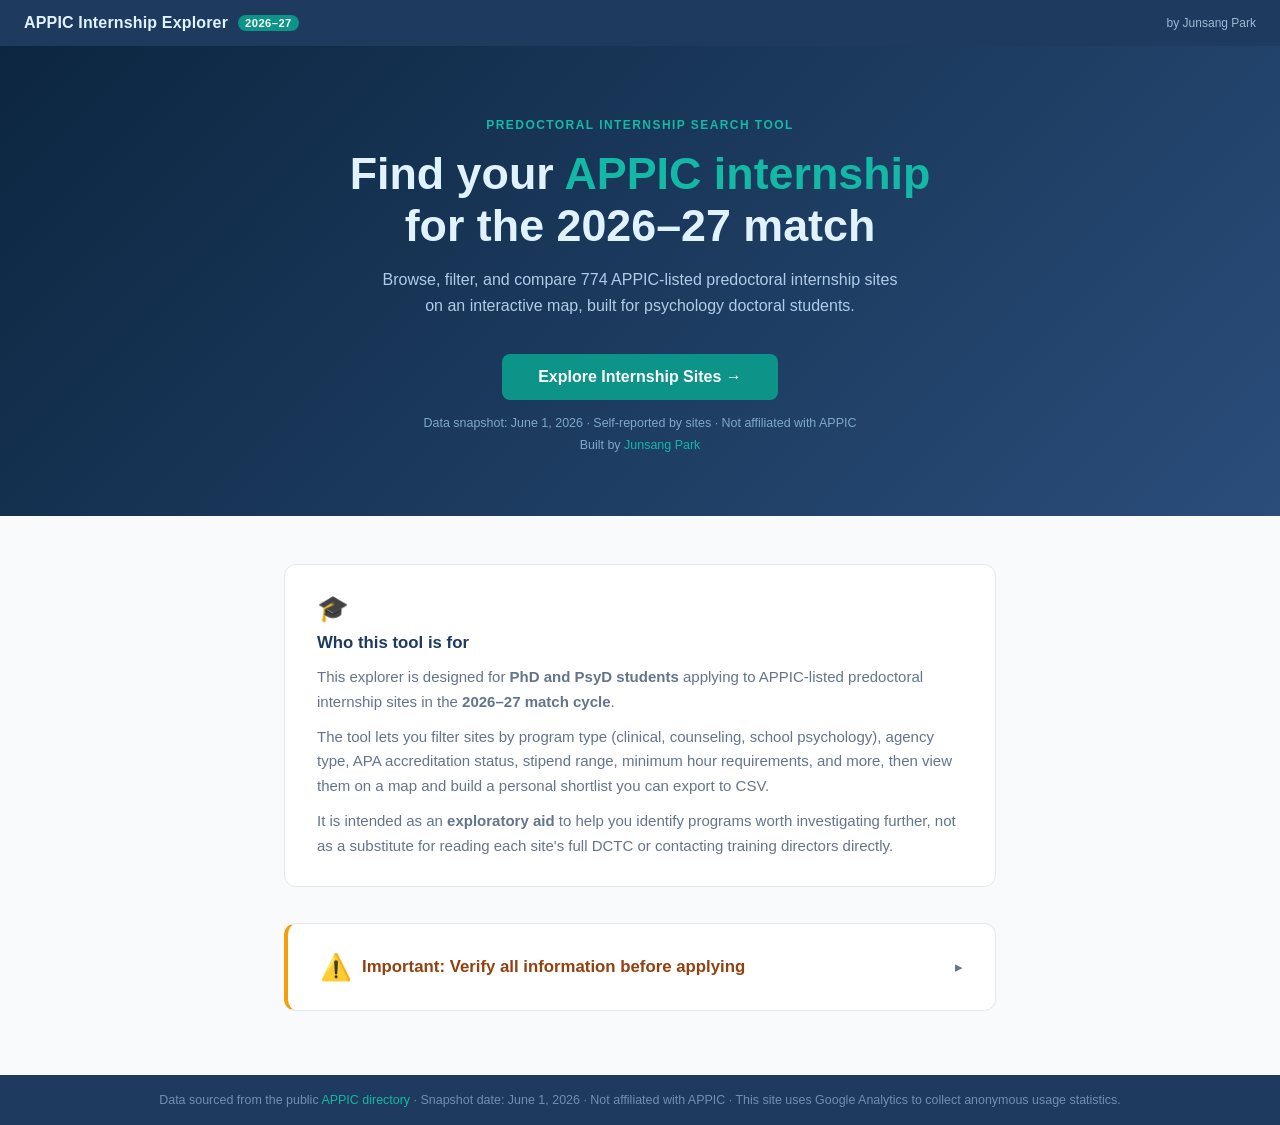
==== docs/index.html @ fafbd67c "introduce" ====
<!DOCTYPE html>
<html lang="en">
<head>
  <meta charset="UTF-8">
  <meta name="viewport" content="width=device-width, initial-scale=1.0">
  <title>APPIC Internship Explorer 2026–27</title>

  <!-- Google tag (gtag.js) -->
  <script async src="https://www.googletagmanager.com/gtag/js?id=G-MTSWF824F0"></script>
  <script>
    window.dataLayer = window.dataLayer || [];
    function gtag(){dataLayer.push(arguments);}
    gtag('js', new Date());

    gtag('config', 'G-MTSWF824F0');
  </script>

  <style>
    :root {
      --navy:       #1e3a5f;
      --navy-dim:   #0c2640;
      --navy-light: #2a4d7a;
      --teal:       #0d9488;
      --teal-light: #14b8a6;
      --teal-dark:  #0f766e;
      --on-dark:    #e0f2fe;
      --bg:         #ffffff;
      --bg-alt:     #f8fafc;
      --border:     #e2e8f0;
      --text:       #0f172a;
      --text-muted: #64748b;
    }

    *, *::before, *::after { box-sizing: border-box; margin: 0; padding: 0; }

    body {
      font-family: -apple-system, BlinkMacSystemFont, 'Segoe UI', Roboto, sans-serif;
      font-size: 15px;
      color: var(--text);
      background: var(--bg-alt);
      min-height: 100vh;
      display: flex;
      flex-direction: column;
    }

    a { color: var(--teal-dark); }

    /* ── Header ─────────────────────────────────────────────── */
    header {
      background: var(--navy);
      color: var(--on-dark);
      padding: 14px 24px;
      display: flex;
      align-items: center;
      gap: 10px;
    }

    .header-title  { font-size: 1rem; font-weight: 700; letter-spacing: .01em; }
    .header-cycle  {
      background: var(--teal);
      color: #fff;
      font-size: .7rem;
      font-weight: 700;
      padding: 2px 7px;
      border-radius: 99px;
      letter-spacing: .04em;
    }
    .header-byline {
      margin-left: auto;
      font-size: .75rem;
      color: #9fb8d4;
    }
    .header-byline a { color: inherit; text-decoration: none; }
    .header-byline a:hover { text-decoration: underline; }

    /* ── Hero ───────────────────────────────────────────────── */
    .hero {
      background: linear-gradient(135deg, var(--navy-dim) 0%, var(--navy-light) 100%);
      color: var(--on-dark);
      text-align: center;
      padding: 72px 24px 64px;
    }

    .hero-eyebrow {
      font-size: .75rem;
      font-weight: 600;
      letter-spacing: .12em;
      text-transform: uppercase;
      color: var(--teal-light);
      margin-bottom: 16px;
    }

    .hero h1 {
      font-size: clamp(1.8rem, 4vw, 2.8rem);
      font-weight: 800;
      line-height: 1.15;
      margin-bottom: 16px;
    }

    .hero h1 span { color: var(--teal-light); }

    .hero-sub {
      font-size: 1rem;
      color: #b0cce8;
      max-width: 520px;
      margin: 0 auto 36px;
      line-height: 1.6;
    }

    .cta-btn {
      display: inline-block;
      background: var(--teal);
      color: #fff;
      text-decoration: none;
      font-weight: 700;
      font-size: 1rem;
      padding: 14px 36px;
      border-radius: 8px;
      transition: background .15s;
    }
    .cta-btn:hover { background: var(--teal-dark); }

    .hero-note {
      margin-top: 16px;
      font-size: .78rem;
      color: #7fa8c9;
    }

    .hero-credit {
      margin-top: 8px;
      font-size: .78rem;
      color: #7fa8c9;
    }
    .hero-credit a { color: var(--teal-light); text-decoration: none; }
    .hero-credit a:hover { text-decoration: underline; }

    /* ── Content sections ───────────────────────────────────── */
    main {
      flex: 1;
      max-width: 760px;
      width: 100%;
      margin: 0 auto;
      padding: 48px 24px 64px;
      display: flex;
      flex-direction: column;
      gap: 36px;
    }

    .card {
      background: var(--bg);
      border: 1px solid var(--border);
      border-radius: 12px;
      padding: 28px 32px;
    }

    .card-icon {
      font-size: 1.6rem;
      margin-bottom: 10px;
      display: block;
    }

    .card h2 {
      font-size: 1.05rem;
      font-weight: 700;
      color: var(--navy);
      margin-bottom: 12px;
    }

    .card p {
      color: var(--text-muted);
      line-height: 1.65;
      margin-bottom: 10px;
    }
    .card p:last-child { margin-bottom: 0; }

    /* Disclaimer card gets an amber-tinted left border */
    .card-warn {
      border-left: 4px solid #f59e0b;
    }
    .card-warn h2 { color: #92400e; display: inline; margin-bottom: 0; }
    .card-warn summary {
      display: flex;
      align-items: center;
      gap: 10px;
      cursor: pointer;
      list-style: none;
    }
    .card-warn summary::-webkit-details-marker { display: none; }
    .card-warn summary .card-icon { margin-bottom: 0; }
    .card-warn summary::after {
      content: '▸';
      margin-left: auto;
      color: var(--text-muted);
      transition: transform .15s;
    }
    .card-warn[open] summary::after { transform: rotate(90deg); }
    .card-warn p:first-of-type { margin-top: 16px; }

    ul.disc {
      padding-left: 20px;
      color: var(--text-muted);
      line-height: 1.7;
    }
    ul.disc li { margin-bottom: 6px; }
    ul.disc li:last-child { margin-bottom: 0; }

    /* ── Footer ─────────────────────────────────────────────── */
    footer {
      background: var(--navy);
      color: #7090b0;
      text-align: center;
      font-size: .78rem;
      padding: 18px 24px;
    }
    footer a { color: var(--teal-light); text-decoration: none; }
    footer a:hover { text-decoration: underline; }
  </style>
</head>
<body>

  <!-- Header -->
  <header>
    <span class="header-title">APPIC Internship Explorer</span>
    <span class="header-cycle">2026–27</span>
    <span class="header-byline">by <a href="https://junsangpark.com" target="_blank" rel="noopener noreferrer">Junsang Park</a></span>
  </header>

  <!-- Hero -->
  <section class="hero">
    <p class="hero-eyebrow">Predoctoral Internship Search Tool</p>
    <h1>Find your <span>APPIC internship</span><br>for the 2026–27 match</h1>
    <p class="hero-sub">
      Browse, filter, and compare 774 APPIC-listed predoctoral internship sites
      on an interactive map, built for psychology doctoral students.
    </p>
    <a href="./app.html" class="cta-btn">Explore Internship Sites →</a>
    <p class="hero-note">
      Data snapshot: June 1, 2026 · Self-reported by sites · Not affiliated with APPIC
    </p>
    <p class="hero-credit">
      Built by <a href="https://junsangpark.com" target="_blank" rel="noopener noreferrer">Junsang Park</a>
    </p>
  </section>

  <!-- Content -->
  <main>

    <!-- Who this is for -->
    <div class="card">
      <span class="card-icon">🎓</span>
      <h2>Who this tool is for</h2>
      <p>
        This explorer is designed for <strong>PhD and PsyD students</strong> applying to
        APPIC-listed predoctoral internship sites in the <strong>2026–27 match cycle</strong>.
      </p>
      <p>
        The tool lets you filter sites by program type (clinical, counseling, school psychology),
        agency type, APA accreditation status, stipend range, minimum hour requirements, and more,
        then view them on a map and build a personal shortlist you can export to CSV.
      </p>
      <p>
        It is intended as an <strong>exploratory aid</strong> to help you identify programs worth
        investigating further, not as a substitute for reading each site's full DCTC or contacting
        training directors directly.
      </p>
    </div>

    <!-- Disclaimer -->
    <details class="card card-warn">
      <summary>
        <span class="card-icon">⚠️</span>
        <h2>Important: Verify all information before applying</h2>
      </summary>
      <p>
        This site displays a <strong>static snapshot</strong> scraped from the public
        <a href="https://www.appic.org/Internships/Search-the-AI-and-AOI"
           target="_blank" rel="noopener noreferrer">APPIC online directory</a>
        on <strong>June 1, 2026</strong>. Please be aware of the following limitations:
      </p>
      <ul class="disc">
        <li>
          <strong>Data may be outdated.</strong> Training programs update their directory listings
          throughout the year. Stipends, available positions, eligibility requirements, and
          accreditation status can change after the snapshot date.
        </li>
        <li>
          <strong>Data is self-reported.</strong> Information is entered by the training sites
          themselves. Errors, omissions, and inconsistencies in the original APPIC directory
          are reflected here.
        </li>
        <li>
          <strong>Not all fields are guaranteed accurate.</strong> Some sites leave fields blank
          or report placeholder values. Always read the site's DCTC brochure for authoritative details.
        </li>
        <li>
          <strong>This tool is not affiliated with APPIC.</strong> It is an independent resource
          created to make the publicly available data easier to explore. For official match
          information, use the
          <a href="https://www.appic.org" target="_blank" rel="noopener noreferrer">APPIC website</a>
          and the AAPI Online portal directly.
        </li>
      </ul>
    </details>

  </main>

  <!-- Footer -->
  <footer>
    Data sourced from the public
    <a href="https://www.appic.org/Internships/Search-the-AI-and-AOI"
       target="_blank" rel="noopener noreferrer">APPIC directory</a>
    · Snapshot date: June 1, 2026 · Not affiliated with APPIC
    · This site uses Google Analytics to collect anonymous usage statistics.
  </footer>

</body>
</html>
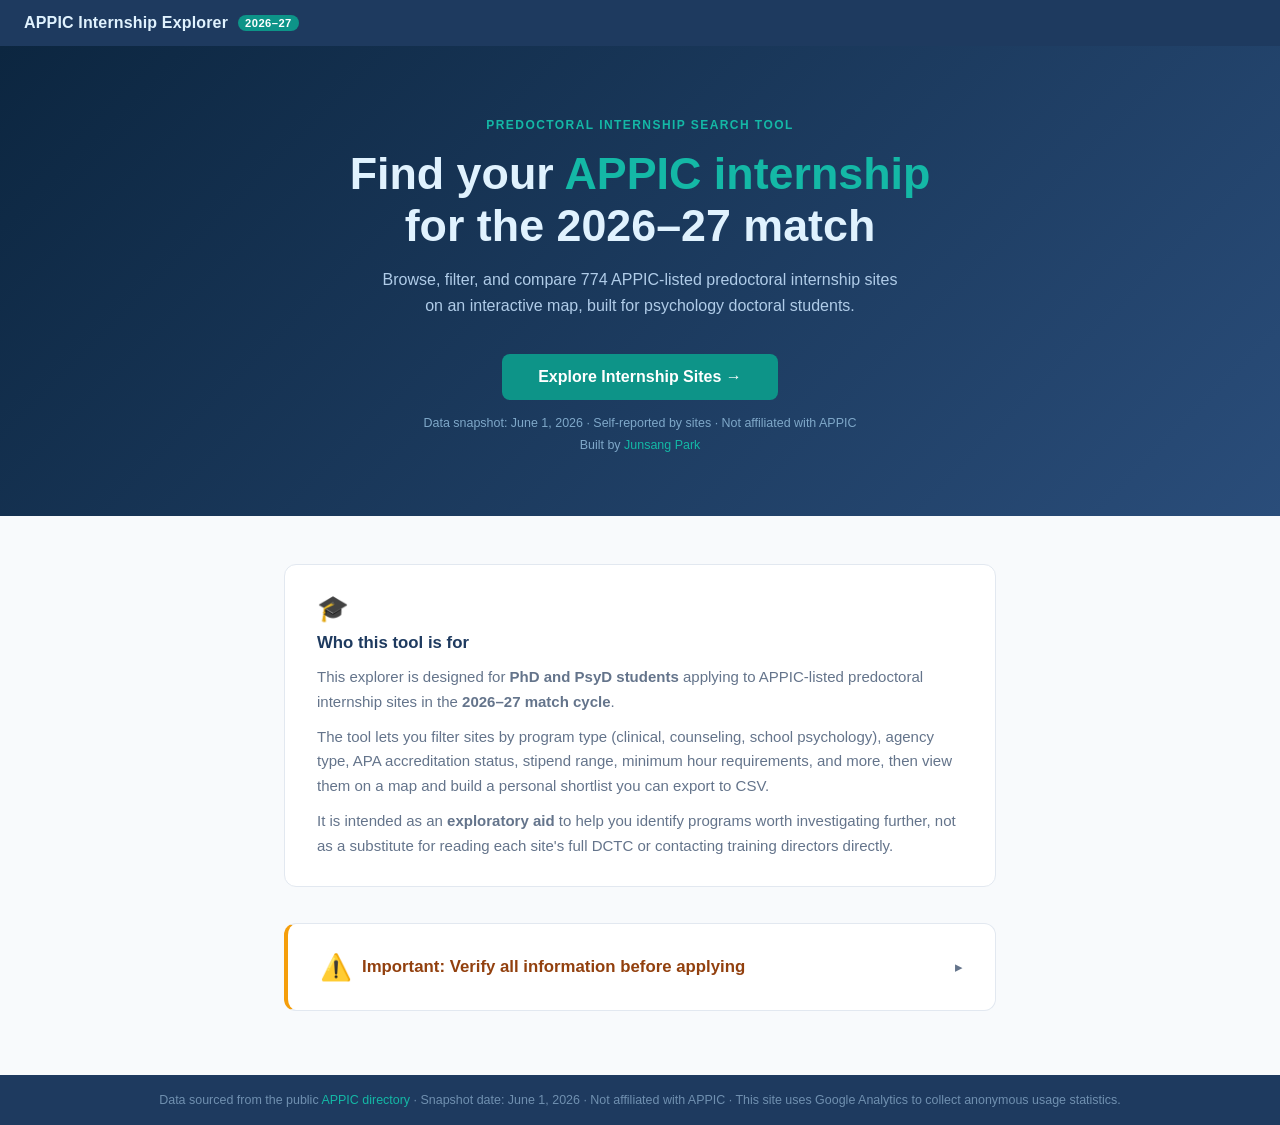
==== commit 8e88ab89: "intro edit" ====
--- a/docs/index.html
+++ b/docs/index.html
@@ -65,13 +65,6 @@
       border-radius: 99px;
       letter-spacing: .04em;
     }
-    .header-byline {
-      margin-left: auto;
-      font-size: .75rem;
-      color: #9fb8d4;
-    }
-    .header-byline a { color: inherit; text-decoration: none; }
-    .header-byline a:hover { text-decoration: underline; }
 
     /* ── Hero ───────────────────────────────────────────────── */
     .hero {
@@ -222,7 +215,6 @@
   <header>
     <span class="header-title">APPIC Internship Explorer</span>
     <span class="header-cycle">2026–27</span>
-    <span class="header-byline">by <a href="https://junsangpark.com" target="_blank" rel="noopener noreferrer">Junsang Park</a></span>
   </header>
 
   <!-- Hero -->
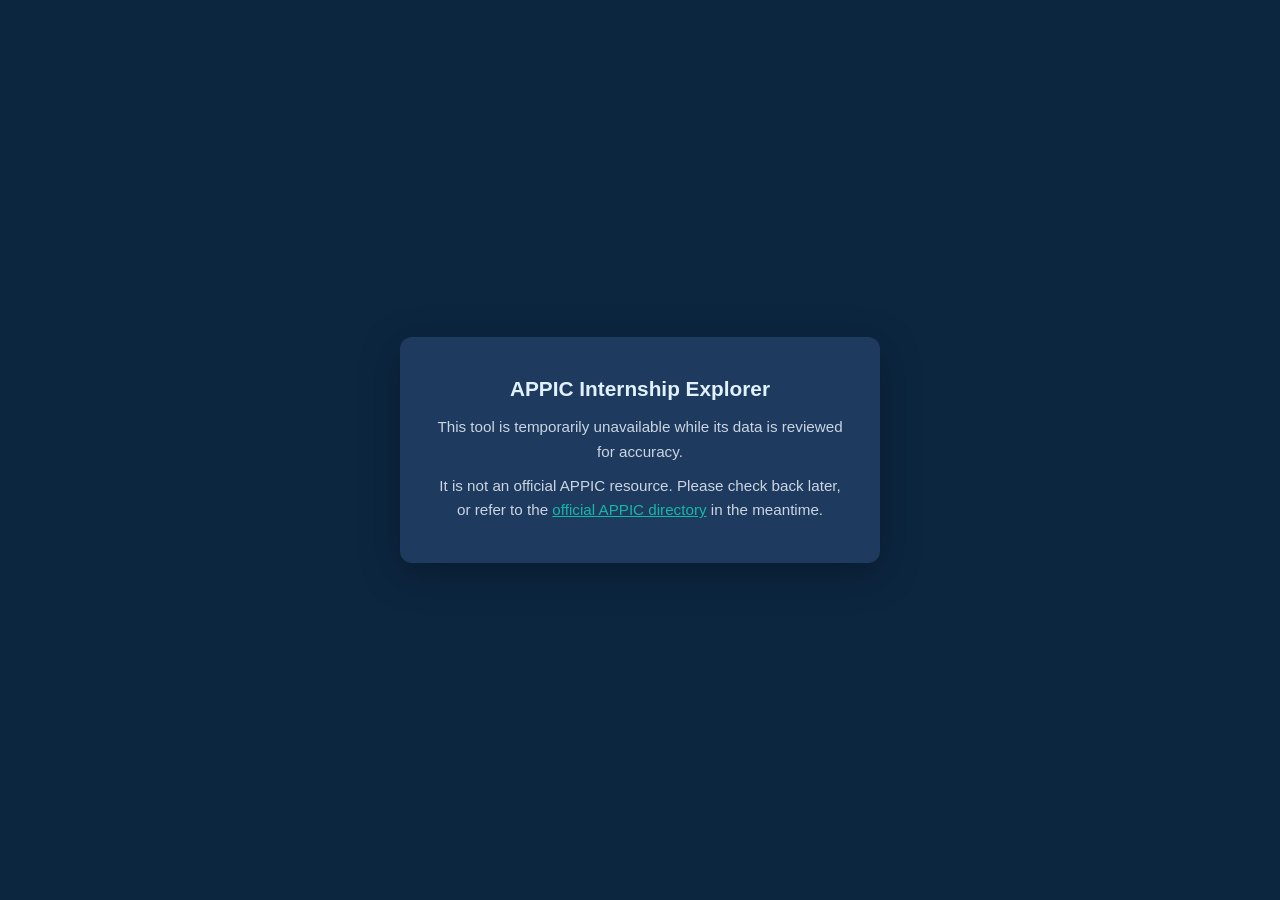
==== commit 381ec40b: "temporarily close" ====
--- a/docs/index.html
+++ b/docs/index.html
@@ -3,307 +3,45 @@
 <head>
   <meta charset="UTF-8">
   <meta name="viewport" content="width=device-width, initial-scale=1.0">
-  <title>APPIC Internship Explorer 2026–27</title>
-
-  <!-- Google tag (gtag.js) -->
-  <script async src="https://www.googletagmanager.com/gtag/js?id=G-MTSWF824F0"></script>
-  <script>
-    window.dataLayer = window.dataLayer || [];
-    function gtag(){dataLayer.push(arguments);}
-    gtag('js', new Date());
-
-    gtag('config', 'G-MTSWF824F0');
-  </script>
-
+  <title>APPIC Internship Explorer — Temporarily Unavailable</title>
   <style>
     :root {
       --navy:       #1e3a5f;
       --navy-dim:   #0c2640;
-      --navy-light: #2a4d7a;
-      --teal:       #0d9488;
       --teal-light: #14b8a6;
-      --teal-dark:  #0f766e;
-      --on-dark:    #e0f2fe;
-      --bg:         #ffffff;
-      --bg-alt:     #f8fafc;
-      --border:     #e2e8f0;
-      --text:       #0f172a;
       --text-muted: #64748b;
     }
-
     *, *::before, *::after { box-sizing: border-box; margin: 0; padding: 0; }
-
     body {
       font-family: -apple-system, BlinkMacSystemFont, 'Segoe UI', Roboto, sans-serif;
-      font-size: 15px;
-      color: var(--text);
-      background: var(--bg-alt);
+      background: var(--navy-dim);
+      color: #e0f2fe;
       min-height: 100vh;
       display: flex;
-      flex-direction: column;
+      align-items: center;
+      justify-content: center;
+      padding: 24px;
     }
-
-    a { color: var(--teal-dark); }
-
-    /* ── Header ─────────────────────────────────────────────── */
-    header {
+    .card {
+      max-width: 480px;
+      text-align: center;
       background: var(--navy);
-      color: var(--on-dark);
-      padding: 14px 24px;
-      display: flex;
-      align-items: center;
-      gap: 10px;
+      border-radius: 12px;
+      padding: 40px 32px;
+      box-shadow: 0 10px 40px rgba(0,0,0,.3);
     }
-
-    .header-title  { font-size: 1rem; font-weight: 700; letter-spacing: .01em; }
-    .header-cycle  {
-      background: var(--teal);
-      color: #fff;
-      font-size: .7rem;
-      font-weight: 700;
-      padding: 2px 7px;
-      border-radius: 99px;
-      letter-spacing: .04em;
-    }
-
-    /* ── Hero ───────────────────────────────────────────────── */
-    .hero {
-      background: linear-gradient(135deg, var(--navy-dim) 0%, var(--navy-light) 100%);
-      color: var(--on-dark);
-      text-align: center;
-      padding: 72px 24px 64px;
-    }
-
-    .hero-eyebrow {
-      font-size: .75rem;
-      font-weight: 600;
-      letter-spacing: .12em;
-      text-transform: uppercase;
-      color: var(--teal-light);
-      margin-bottom: 16px;
-    }
-
-    .hero h1 {
-      font-size: clamp(1.8rem, 4vw, 2.8rem);
-      font-weight: 800;
-      line-height: 1.15;
-      margin-bottom: 16px;
-    }
-
-    .hero h1 span { color: var(--teal-light); }
-
-    .hero-sub {
-      font-size: 1rem;
-      color: #b0cce8;
-      max-width: 520px;
-      margin: 0 auto 36px;
-      line-height: 1.6;
-    }
-
-    .cta-btn {
-      display: inline-block;
-      background: var(--teal);
-      color: #fff;
-      text-decoration: none;
-      font-weight: 700;
-      font-size: 1rem;
-      padding: 14px 36px;
-      border-radius: 8px;
-      transition: background .15s;
-    }
-    .cta-btn:hover { background: var(--teal-dark); }
-
-    .hero-note {
-      margin-top: 16px;
-      font-size: .78rem;
-      color: #7fa8c9;
-    }
-
-    .hero-credit {
-      margin-top: 8px;
-      font-size: .78rem;
-      color: #7fa8c9;
-    }
-    .hero-credit a { color: var(--teal-light); text-decoration: none; }
-    .hero-credit a:hover { text-decoration: underline; }
-
-    /* ── Content sections ───────────────────────────────────── */
-    main {
-      flex: 1;
-      max-width: 760px;
-      width: 100%;
-      margin: 0 auto;
-      padding: 48px 24px 64px;
-      display: flex;
-      flex-direction: column;
-      gap: 36px;
-    }
-
-    .card {
-      background: var(--bg);
-      border: 1px solid var(--border);
-      border-radius: 12px;
-      padding: 28px 32px;
-    }
-
-    .card-icon {
-      font-size: 1.6rem;
-      margin-bottom: 10px;
-      display: block;
-    }
-
-    .card h2 {
-      font-size: 1.05rem;
-      font-weight: 700;
-      color: var(--navy);
-      margin-bottom: 12px;
-    }
-
-    .card p {
-      color: var(--text-muted);
-      line-height: 1.65;
-      margin-bottom: 10px;
-    }
-    .card p:last-child { margin-bottom: 0; }
-
-    /* Disclaimer card gets an amber-tinted left border */
-    .card-warn {
-      border-left: 4px solid #f59e0b;
-    }
-    .card-warn h2 { color: #92400e; display: inline; margin-bottom: 0; }
-    .card-warn summary {
-      display: flex;
-      align-items: center;
-      gap: 10px;
-      cursor: pointer;
-      list-style: none;
-    }
-    .card-warn summary::-webkit-details-marker { display: none; }
-    .card-warn summary .card-icon { margin-bottom: 0; }
-    .card-warn summary::after {
-      content: '▸';
-      margin-left: auto;
-      color: var(--text-muted);
-      transition: transform .15s;
-    }
-    .card-warn[open] summary::after { transform: rotate(90deg); }
-    .card-warn p:first-of-type { margin-top: 16px; }
-
-    ul.disc {
-      padding-left: 20px;
-      color: var(--text-muted);
-      line-height: 1.7;
-    }
-    ul.disc li { margin-bottom: 6px; }
-    ul.disc li:last-child { margin-bottom: 0; }
-
-    /* ── Footer ─────────────────────────────────────────────── */
-    footer {
-      background: var(--navy);
-      color: #7090b0;
-      text-align: center;
-      font-size: .78rem;
-      padding: 18px 24px;
-    }
-    footer a { color: var(--teal-light); text-decoration: none; }
-    footer a:hover { text-decoration: underline; }
+    h1 { font-size: 1.3rem; margin-bottom: 14px; }
+    p { font-size: .95rem; line-height: 1.6; color: #cbd5e1; }
+    p + p { margin-top: 10px; }
   </style>
 </head>
 <body>
-
-  <!-- Header -->
-  <header>
-    <span class="header-title">APPIC Internship Explorer</span>
-    <span class="header-cycle">2026–27</span>
-  </header>
-
-  <!-- Hero -->
-  <section class="hero">
-    <p class="hero-eyebrow">Predoctoral Internship Search Tool</p>
-    <h1>Find your <span>APPIC internship</span><br>for the 2026–27 match</h1>
-    <p class="hero-sub">
-      Browse, filter, and compare 774 APPIC-listed predoctoral internship sites
-      on an interactive map, built for psychology doctoral students.
-    </p>
-    <a href="./app.html" class="cta-btn">Explore Internship Sites →</a>
-    <p class="hero-note">
-      Data snapshot: June 1, 2026 · Self-reported by sites · Not affiliated with APPIC
-    </p>
-    <p class="hero-credit">
-      Built by <a href="https://junsangpark.com" target="_blank" rel="noopener noreferrer">Junsang Park</a>
-    </p>
-  </section>
-
-  <!-- Content -->
-  <main>
-
-    <!-- Who this is for -->
-    <div class="card">
-      <span class="card-icon">🎓</span>
-      <h2>Who this tool is for</h2>
-      <p>
-        This explorer is designed for <strong>PhD and PsyD students</strong> applying to
-        APPIC-listed predoctoral internship sites in the <strong>2026–27 match cycle</strong>.
-      </p>
-      <p>
-        The tool lets you filter sites by program type (clinical, counseling, school psychology),
-        agency type, APA accreditation status, stipend range, minimum hour requirements, and more,
-        then view them on a map and build a personal shortlist you can export to CSV.
-      </p>
-      <p>
-        It is intended as an <strong>exploratory aid</strong> to help you identify programs worth
-        investigating further, not as a substitute for reading each site's full DCTC or contacting
-        training directors directly.
-      </p>
-    </div>
-
-    <!-- Disclaimer -->
-    <details class="card card-warn">
-      <summary>
-        <span class="card-icon">⚠️</span>
-        <h2>Important: Verify all information before applying</h2>
-      </summary>
-      <p>
-        This site displays a <strong>static snapshot</strong> scraped from the public
-        <a href="https://www.appic.org/Internships/Search-the-AI-and-AOI"
-           target="_blank" rel="noopener noreferrer">APPIC online directory</a>
-        on <strong>June 1, 2026</strong>. Please be aware of the following limitations:
-      </p>
-      <ul class="disc">
-        <li>
-          <strong>Data may be outdated.</strong> Training programs update their directory listings
-          throughout the year. Stipends, available positions, eligibility requirements, and
-          accreditation status can change after the snapshot date.
-        </li>
-        <li>
-          <strong>Data is self-reported.</strong> Information is entered by the training sites
-          themselves. Errors, omissions, and inconsistencies in the original APPIC directory
-          are reflected here.
-        </li>
-        <li>
-          <strong>Not all fields are guaranteed accurate.</strong> Some sites leave fields blank
-          or report placeholder values. Always read the site's DCTC brochure for authoritative details.
-        </li>
-        <li>
-          <strong>This tool is not affiliated with APPIC.</strong> It is an independent resource
-          created to make the publicly available data easier to explore. For official match
-          information, use the
-          <a href="https://www.appic.org" target="_blank" rel="noopener noreferrer">APPIC website</a>
-          and the AAPI Online portal directly.
-        </li>
-      </ul>
-    </details>
-
-  </main>
-
-  <!-- Footer -->
-  <footer>
-    Data sourced from the public
-    <a href="https://www.appic.org/Internships/Search-the-AI-and-AOI"
-       target="_blank" rel="noopener noreferrer">APPIC directory</a>
-    · Snapshot date: June 1, 2026 · Not affiliated with APPIC
-    · This site uses Google Analytics to collect anonymous usage statistics.
-  </footer>
-
+  <div class="card">
+    <h1>APPIC Internship Explorer</h1>
+    <p>This tool is temporarily unavailable while its data is reviewed for accuracy.</p>
+    <p>It is not an official APPIC resource. Please check back later, or refer to the
+      <a href="https://www.appic.org/Internships/Search-the-AI-and-AOI" style="color: var(--teal-light);">official APPIC directory</a>
+      in the meantime.</p>
+  </div>
 </body>
 </html>
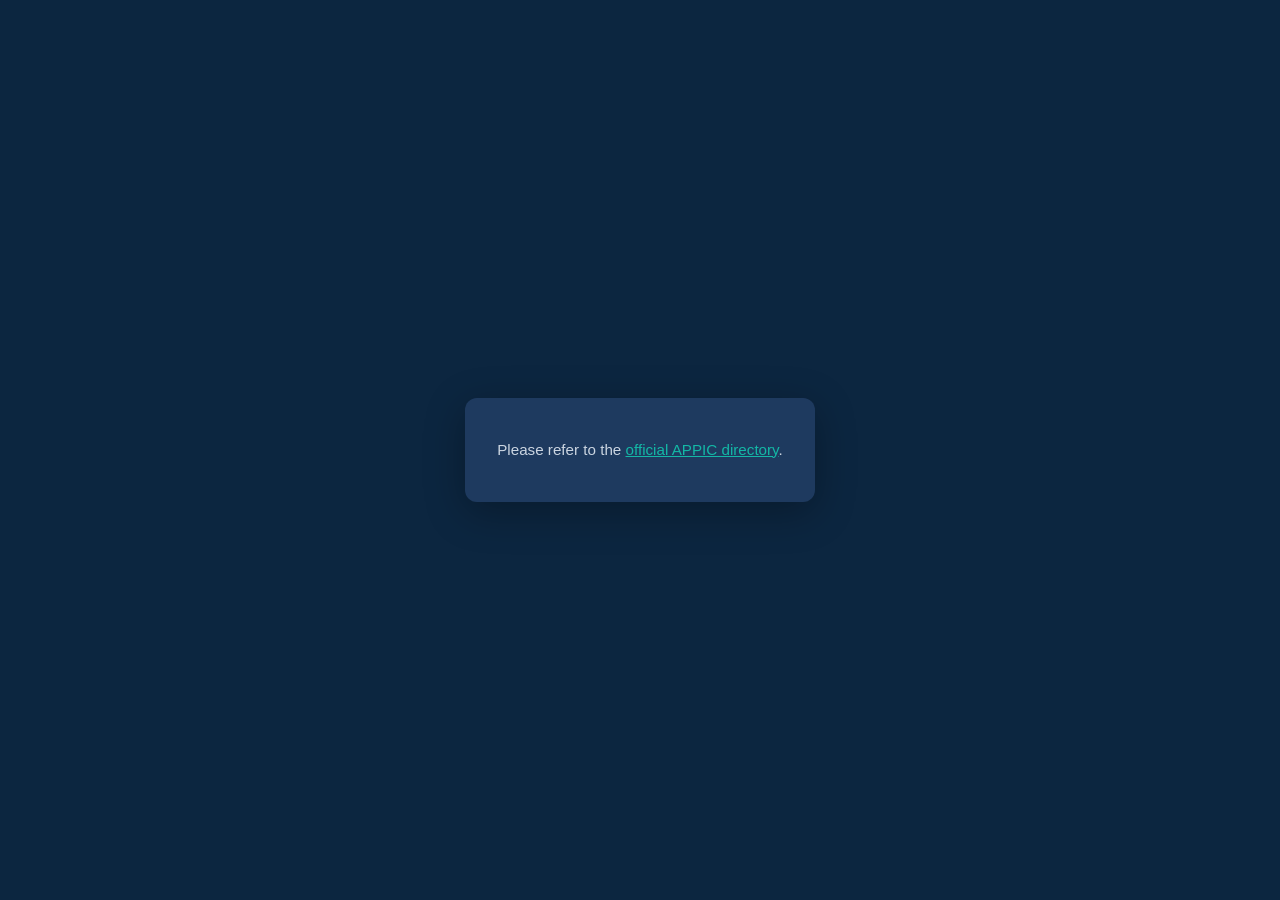
==== commit 4263629a: "message updated" ====
--- a/docs/index.html
+++ b/docs/index.html
@@ -30,18 +30,13 @@
       padding: 40px 32px;
       box-shadow: 0 10px 40px rgba(0,0,0,.3);
     }
-    h1 { font-size: 1.3rem; margin-bottom: 14px; }
     p { font-size: .95rem; line-height: 1.6; color: #cbd5e1; }
-    p + p { margin-top: 10px; }
   </style>
 </head>
 <body>
   <div class="card">
-    <h1>APPIC Internship Explorer</h1>
-    <p>This tool is temporarily unavailable while its data is reviewed for accuracy.</p>
-    <p>It is not an official APPIC resource. Please check back later, or refer to the
-      <a href="https://www.appic.org/Internships/Search-the-AI-and-AOI" style="color: var(--teal-light);">official APPIC directory</a>
-      in the meantime.</p>
+    <p>Please refer to the
+      <a href="https://www.appic.org/Internships/Search-the-AI-and-AOI" style="color: var(--teal-light);">official APPIC directory</a>.</p>
   </div>
 </body>
 </html>
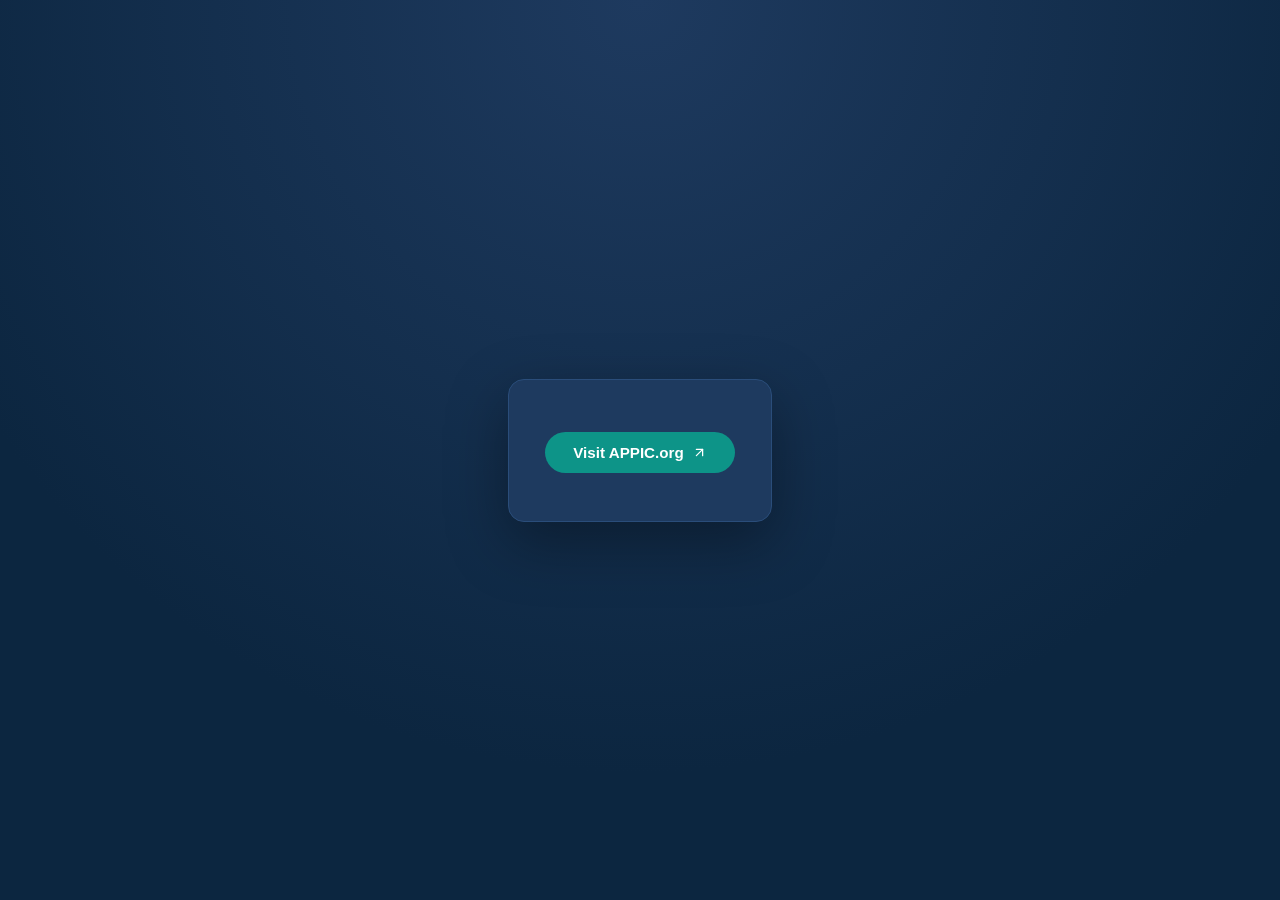
==== commit 625aa07d: "message updated" ====
--- a/docs/index.html
+++ b/docs/index.html
@@ -3,18 +3,19 @@
 <head>
   <meta charset="UTF-8">
   <meta name="viewport" content="width=device-width, initial-scale=1.0">
-  <title>APPIC Internship Explorer — Temporarily Unavailable</title>
+  <title></title>
   <style>
     :root {
       --navy:       #1e3a5f;
       --navy-dim:   #0c2640;
+      --navy-light: #2a4d7a;
+      --teal:       #0d9488;
       --teal-light: #14b8a6;
-      --text-muted: #64748b;
     }
     *, *::before, *::after { box-sizing: border-box; margin: 0; padding: 0; }
     body {
       font-family: -apple-system, BlinkMacSystemFont, 'Segoe UI', Roboto, sans-serif;
-      background: var(--navy-dim);
+      background: radial-gradient(circle at 50% 0%, var(--navy) 0%, var(--navy-dim) 70%);
       color: #e0f2fe;
       min-height: 100vh;
       display: flex;
@@ -23,20 +24,40 @@
       padding: 24px;
     }
     .card {
-      max-width: 480px;
+      max-width: 420px;
       text-align: center;
       background: var(--navy);
-      border-radius: 12px;
-      padding: 40px 32px;
-      box-shadow: 0 10px 40px rgba(0,0,0,.3);
+      border: 1px solid var(--navy-light);
+      border-radius: 16px;
+      padding: 48px 36px;
+      box-shadow: 0 20px 60px rgba(0,0,0,.35);
     }
-    p { font-size: .95rem; line-height: 1.6; color: #cbd5e1; }
+    .btn {
+      display: inline-flex;
+      align-items: center;
+      gap: 8px;
+      margin-top: 4px;
+      padding: 12px 28px;
+      background: var(--teal);
+      color: #fff;
+      font-size: .95rem;
+      font-weight: 600;
+      text-decoration: none;
+      border-radius: 99px;
+      transition: background .15s ease, transform .15s ease;
+    }
+    .btn:hover { background: var(--teal-light); transform: translateY(-1px); }
+    .btn svg { width: 15px; height: 15px; }
   </style>
 </head>
 <body>
   <div class="card">
-    <p>Please refer to the
-      <a href="https://www.appic.org/Internships/Search-the-AI-and-AOI" style="color: var(--teal-light);">official APPIC directory</a>.</p>
+    <a class="btn" href="https://www.appic.org/" target="_blank" rel="noopener noreferrer">
+      Visit APPIC.org
+      <svg viewBox="0 0 24 24" fill="none" stroke="currentColor" stroke-width="2" stroke-linecap="round" stroke-linejoin="round">
+        <path d="M7 17 17 7"/><path d="M7 7h10v10"/>
+      </svg>
+    </a>
   </div>
 </body>
 </html>
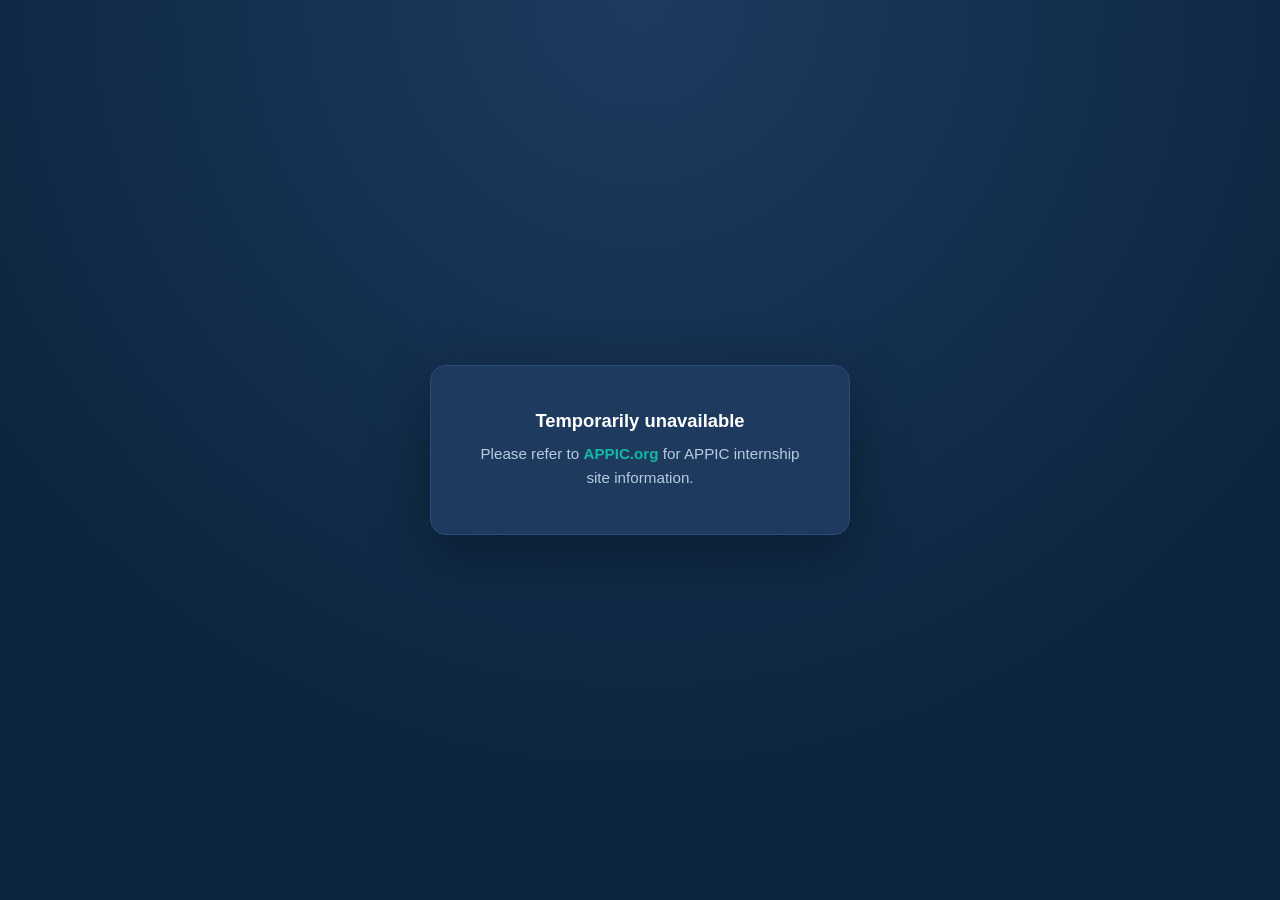
==== commit edbcfe1a: "message updated" ====
--- a/docs/index.html
+++ b/docs/index.html
@@ -29,35 +29,34 @@
       background: var(--navy);
       border: 1px solid var(--navy-light);
       border-radius: 16px;
-      padding: 48px 36px;
+      padding: 44px 36px;
       box-shadow: 0 20px 60px rgba(0,0,0,.35);
     }
-    .btn {
-      display: inline-flex;
-      align-items: center;
-      gap: 8px;
-      margin-top: 4px;
-      padding: 12px 28px;
-      background: var(--teal);
+    .headline {
+      font-size: 1.15rem;
+      font-weight: 700;
       color: #fff;
+      margin-bottom: 10px;
+    }
+    .sub {
       font-size: .95rem;
+      line-height: 1.6;
+      color: #b8cbe0;
+    }
+    .sub a {
+      color: var(--teal-light);
       font-weight: 600;
       text-decoration: none;
-      border-radius: 99px;
-      transition: background .15s ease, transform .15s ease;
     }
-    .btn:hover { background: var(--teal-light); transform: translateY(-1px); }
-    .btn svg { width: 15px; height: 15px; }
+    .sub a:hover { text-decoration: underline; }
   </style>
 </head>
 <body>
   <div class="card">
-    <a class="btn" href="https://www.appic.org/" target="_blank" rel="noopener noreferrer">
-      Visit APPIC.org
-      <svg viewBox="0 0 24 24" fill="none" stroke="currentColor" stroke-width="2" stroke-linecap="round" stroke-linejoin="round">
-        <path d="M7 17 17 7"/><path d="M7 7h10v10"/>
-      </svg>
-    </a>
+    <p class="headline">Temporarily unavailable</p>
+    <p class="sub">Please refer to
+      <a href="https://www.appic.org/" target="_blank" rel="noopener noreferrer">APPIC.org</a>
+      for APPIC internship site information.</p>
   </div>
 </body>
 </html>
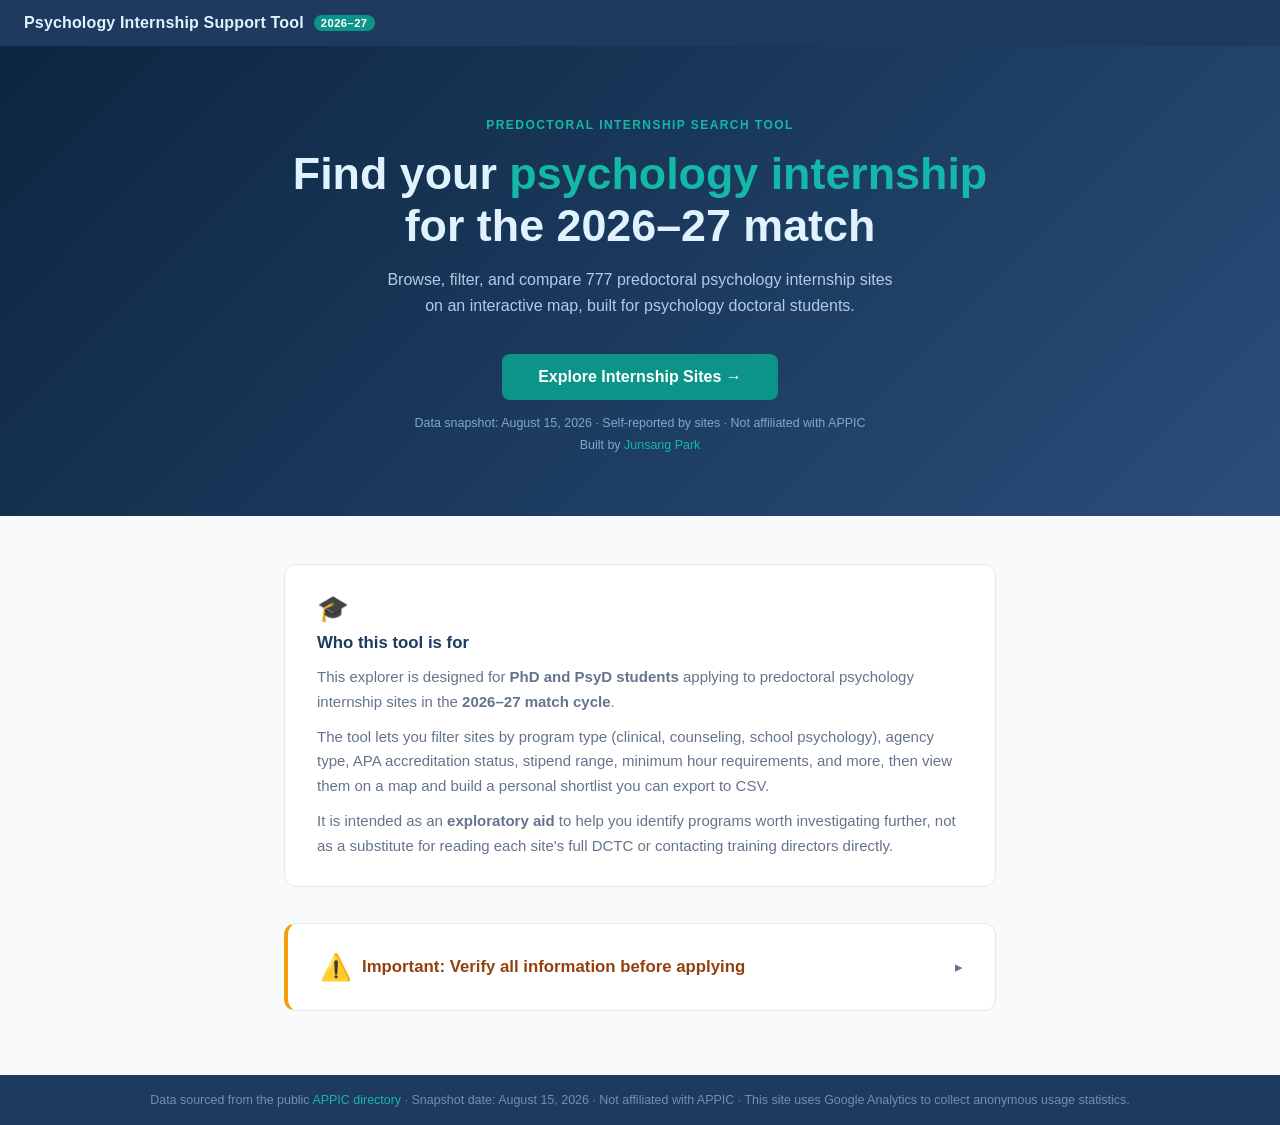
==== commit 2ebc2bbf: "data updated" ====
--- a/docs/index.html
+++ b/docs/index.html
@@ -3,7 +3,18 @@
 <head>
   <meta charset="UTF-8">
   <meta name="viewport" content="width=device-width, initial-scale=1.0">
-  <title></title>
+  <title>Psychology Internship Support Tool 2026–27</title>
+
+  <!-- Google tag (gtag.js) -->
+  <script async src="https://www.googletagmanager.com/gtag/js?id=G-MTSWF824F0"></script>
+  <script>
+    window.dataLayer = window.dataLayer || [];
+    function gtag(){dataLayer.push(arguments);}
+    gtag('js', new Date());
+
+    gtag('config', 'G-MTSWF824F0');
+  </script>
+
   <style>
     :root {
       --navy:       #1e3a5f;
@@ -11,52 +22,288 @@
       --navy-light: #2a4d7a;
       --teal:       #0d9488;
       --teal-light: #14b8a6;
-    }
+      --teal-dark:  #0f766e;
+      --on-dark:    #e0f2fe;
+      --bg:         #ffffff;
+      --bg-alt:     #f8fafc;
+      --border:     #e2e8f0;
+      --text:       #0f172a;
+      --text-muted: #64748b;
+    }
+
     *, *::before, *::after { box-sizing: border-box; margin: 0; padding: 0; }
+
     body {
       font-family: -apple-system, BlinkMacSystemFont, 'Segoe UI', Roboto, sans-serif;
-      background: radial-gradient(circle at 50% 0%, var(--navy) 0%, var(--navy-dim) 70%);
-      color: #e0f2fe;
+      font-size: 15px;
+      color: var(--text);
+      background: var(--bg-alt);
       min-height: 100vh;
       display: flex;
+      flex-direction: column;
+    }
+
+    a { color: var(--teal-dark); }
+
+    /* ── Header ─────────────────────────────────────────────── */
+    header {
+      background: var(--navy);
+      color: var(--on-dark);
+      padding: 14px 24px;
+      display: flex;
       align-items: center;
-      justify-content: center;
-      padding: 24px;
-    }
+      gap: 10px;
+    }
+
+    .header-title  { font-size: 1rem; font-weight: 700; letter-spacing: .01em; }
+    .header-cycle  {
+      background: var(--teal);
+      color: #fff;
+      font-size: .7rem;
+      font-weight: 700;
+      padding: 2px 7px;
+      border-radius: 99px;
+      letter-spacing: .04em;
+    }
+
+    /* ── Hero ───────────────────────────────────────────────── */
+    .hero {
+      background: linear-gradient(135deg, var(--navy-dim) 0%, var(--navy-light) 100%);
+      color: var(--on-dark);
+      text-align: center;
+      padding: 72px 24px 64px;
+    }
+
+    .hero-eyebrow {
+      font-size: .75rem;
+      font-weight: 600;
+      letter-spacing: .12em;
+      text-transform: uppercase;
+      color: var(--teal-light);
+      margin-bottom: 16px;
+    }
+
+    .hero h1 {
+      font-size: clamp(1.8rem, 4vw, 2.8rem);
+      font-weight: 800;
+      line-height: 1.15;
+      margin-bottom: 16px;
+    }
+
+    .hero h1 span { color: var(--teal-light); }
+
+    .hero-sub {
+      font-size: 1rem;
+      color: #b0cce8;
+      max-width: 520px;
+      margin: 0 auto 36px;
+      line-height: 1.6;
+    }
+
+    .cta-btn {
+      display: inline-block;
+      background: var(--teal);
+      color: #fff;
+      text-decoration: none;
+      font-weight: 700;
+      font-size: 1rem;
+      padding: 14px 36px;
+      border-radius: 8px;
+      transition: background .15s;
+    }
+    .cta-btn:hover { background: var(--teal-dark); }
+
+    .hero-note {
+      margin-top: 16px;
+      font-size: .78rem;
+      color: #7fa8c9;
+    }
+
+    .hero-credit {
+      margin-top: 8px;
+      font-size: .78rem;
+      color: #7fa8c9;
+    }
+    .hero-credit a { color: var(--teal-light); text-decoration: none; }
+    .hero-credit a:hover { text-decoration: underline; }
+
+    /* ── Content sections ───────────────────────────────────── */
+    main {
+      flex: 1;
+      max-width: 760px;
+      width: 100%;
+      margin: 0 auto;
+      padding: 48px 24px 64px;
+      display: flex;
+      flex-direction: column;
+      gap: 36px;
+    }
+
     .card {
-      max-width: 420px;
+      background: var(--bg);
+      border: 1px solid var(--border);
+      border-radius: 12px;
+      padding: 28px 32px;
+    }
+
+    .card-icon {
+      font-size: 1.6rem;
+      margin-bottom: 10px;
+      display: block;
+    }
+
+    .card h2 {
+      font-size: 1.05rem;
+      font-weight: 700;
+      color: var(--navy);
+      margin-bottom: 12px;
+    }
+
+    .card p {
+      color: var(--text-muted);
+      line-height: 1.65;
+      margin-bottom: 10px;
+    }
+    .card p:last-child { margin-bottom: 0; }
+
+    /* Disclaimer card gets an amber-tinted left border */
+    .card-warn {
+      border-left: 4px solid #f59e0b;
+    }
+    .card-warn h2 { color: #92400e; display: inline; margin-bottom: 0; }
+    .card-warn summary {
+      display: flex;
+      align-items: center;
+      gap: 10px;
+      cursor: pointer;
+      list-style: none;
+    }
+    .card-warn summary::-webkit-details-marker { display: none; }
+    .card-warn summary .card-icon { margin-bottom: 0; }
+    .card-warn summary::after {
+      content: '▸';
+      margin-left: auto;
+      color: var(--text-muted);
+      transition: transform .15s;
+    }
+    .card-warn[open] summary::after { transform: rotate(90deg); }
+    .card-warn p:first-of-type { margin-top: 16px; }
+
+    ul.disc {
+      padding-left: 20px;
+      color: var(--text-muted);
+      line-height: 1.7;
+    }
+    ul.disc li { margin-bottom: 6px; }
+    ul.disc li:last-child { margin-bottom: 0; }
+
+    /* ── Footer ─────────────────────────────────────────────── */
+    footer {
+      background: var(--navy);
+      color: #7090b0;
       text-align: center;
-      background: var(--navy);
-      border: 1px solid var(--navy-light);
-      border-radius: 16px;
-      padding: 44px 36px;
-      box-shadow: 0 20px 60px rgba(0,0,0,.35);
-    }
-    .headline {
-      font-size: 1.15rem;
-      font-weight: 700;
-      color: #fff;
-      margin-bottom: 10px;
-    }
-    .sub {
-      font-size: .95rem;
-      line-height: 1.6;
-      color: #b8cbe0;
-    }
-    .sub a {
-      color: var(--teal-light);
-      font-weight: 600;
-      text-decoration: none;
-    }
-    .sub a:hover { text-decoration: underline; }
+      font-size: .78rem;
+      padding: 18px 24px;
+    }
+    footer a { color: var(--teal-light); text-decoration: none; }
+    footer a:hover { text-decoration: underline; }
   </style>
 </head>
 <body>
-  <div class="card">
-    <p class="headline">Temporarily unavailable</p>
-    <p class="sub">Please refer to
-      <a href="https://www.appic.org/" target="_blank" rel="noopener noreferrer">APPIC.org</a>
-      for APPIC internship site information.</p>
-  </div>
+
+  <!-- Header -->
+  <header>
+    <span class="header-title">Psychology Internship Support Tool</span>
+    <span class="header-cycle">2026–27</span>
+  </header>
+
+  <!-- Hero -->
+  <section class="hero">
+    <p class="hero-eyebrow">Predoctoral Internship Search Tool</p>
+    <h1>Find your <span>psychology internship</span><br>for the 2026–27 match</h1>
+    <p class="hero-sub">
+      Browse, filter, and compare 777 predoctoral psychology internship sites
+      on an interactive map, built for psychology doctoral students.
+    </p>
+    <a href="./app.html" class="cta-btn">Explore Internship Sites →</a>
+    <p class="hero-note">
+      Data snapshot: August 15, 2026 · Self-reported by sites · Not affiliated with APPIC
+    </p>
+    <p class="hero-credit">
+      Built by <a href="https://junsangpark.com" target="_blank" rel="noopener noreferrer">Junsang Park</a>
+    </p>
+  </section>
+
+  <!-- Content -->
+  <main>
+
+    <!-- Who this is for -->
+    <div class="card">
+      <span class="card-icon">🎓</span>
+      <h2>Who this tool is for</h2>
+      <p>
+        This explorer is designed for <strong>PhD and PsyD students</strong> applying to
+        predoctoral psychology internship sites in the <strong>2026–27 match cycle</strong>.
+      </p>
+      <p>
+        The tool lets you filter sites by program type (clinical, counseling, school psychology),
+        agency type, APA accreditation status, stipend range, minimum hour requirements, and more,
+        then view them on a map and build a personal shortlist you can export to CSV.
+      </p>
+      <p>
+        It is intended as an <strong>exploratory aid</strong> to help you identify programs worth
+        investigating further, not as a substitute for reading each site's full DCTC or contacting
+        training directors directly.
+      </p>
+    </div>
+
+    <!-- Disclaimer -->
+    <details class="card card-warn">
+      <summary>
+        <span class="card-icon">⚠️</span>
+        <h2>Important: Verify all information before applying</h2>
+      </summary>
+      <p>
+        This site displays a <strong>static snapshot</strong> scraped from the public
+        <a href="https://www.appic.org/Internships/Search-the-AI-and-AOI"
+           target="_blank" rel="noopener noreferrer">APPIC online directory</a>
+        on <strong>August 15, 2026</strong>. Please be aware of the following limitations:
+      </p>
+      <ul class="disc">
+        <li>
+          <strong>Data may be outdated.</strong> Training programs update their directory listings
+          throughout the year. Stipends, available positions, eligibility requirements, and
+          accreditation status can change after the snapshot date.
+        </li>
+        <li>
+          <strong>Data is self-reported.</strong> Information is entered by the training sites
+          themselves. Errors, omissions, and inconsistencies in the original APPIC directory
+          are reflected here.
+        </li>
+        <li>
+          <strong>Not all fields are guaranteed accurate.</strong> Some sites leave fields blank
+          or report placeholder values. Always read the site's DCTC brochure for authoritative details.
+        </li>
+        <li>
+          <strong>This tool is not affiliated with APPIC.</strong> It is an independent resource
+          created to make the publicly available data easier to explore. For official match
+          information, use the
+          <a href="https://www.appic.org" target="_blank" rel="noopener noreferrer">APPIC website</a>
+          and the AAPI Online portal directly.
+        </li>
+      </ul>
+    </details>
+
+  </main>
+
+  <!-- Footer -->
+  <footer>
+    Data sourced from the public
+    <a href="https://www.appic.org/Internships/Search-the-AI-and-AOI"
+       target="_blank" rel="noopener noreferrer">APPIC directory</a>
+    · Snapshot date: August 15, 2026 · Not affiliated with APPIC
+    · This site uses Google Analytics to collect anonymous usage statistics.
+  </footer>
+
 </body>
 </html>
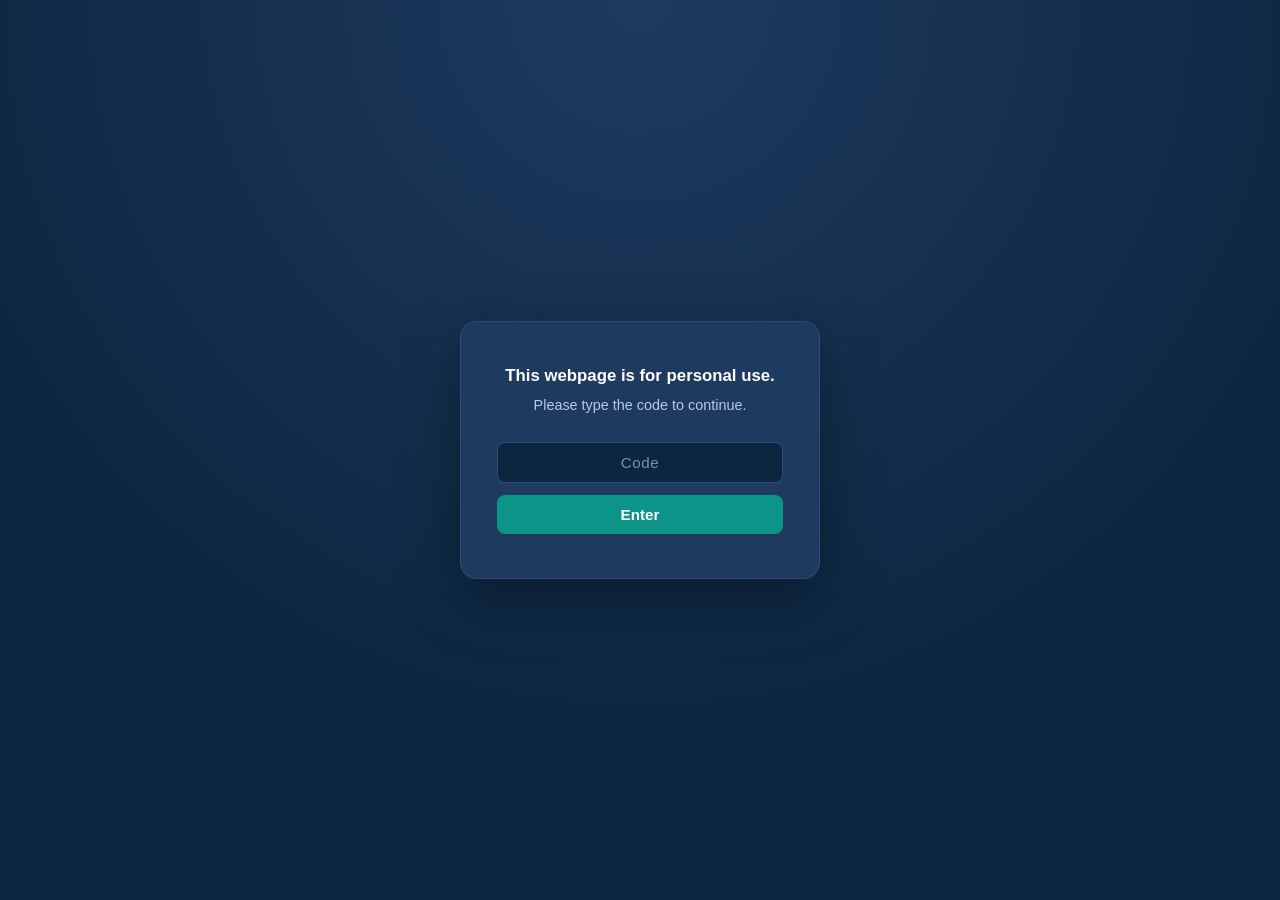
==== commit 40d6d593: "data updated" ====
--- a/docs/index.html
+++ b/docs/index.html
@@ -3,18 +3,8 @@
 <head>
   <meta charset="UTF-8">
   <meta name="viewport" content="width=device-width, initial-scale=1.0">
-  <title>Psychology Internship Support Tool 2026–27</title>
-
-  <!-- Google tag (gtag.js) -->
-  <script async src="https://www.googletagmanager.com/gtag/js?id=G-MTSWF824F0"></script>
-  <script>
-    window.dataLayer = window.dataLayer || [];
-    function gtag(){dataLayer.push(arguments);}
-    gtag('js', new Date());
-
-    gtag('config', 'G-MTSWF824F0');
-  </script>
-
+  <meta name="robots" content="noindex, nofollow">
+  <title>Psychology Internship Support Tool</title>
   <style>
     :root {
       --navy:       #1e3a5f;
@@ -22,288 +12,105 @@
       --navy-light: #2a4d7a;
       --teal:       #0d9488;
       --teal-light: #14b8a6;
-      --teal-dark:  #0f766e;
-      --on-dark:    #e0f2fe;
-      --bg:         #ffffff;
-      --bg-alt:     #f8fafc;
-      --border:     #e2e8f0;
-      --text:       #0f172a;
-      --text-muted: #64748b;
     }
-
     *, *::before, *::after { box-sizing: border-box; margin: 0; padding: 0; }
-
     body {
       font-family: -apple-system, BlinkMacSystemFont, 'Segoe UI', Roboto, sans-serif;
-      font-size: 15px;
-      color: var(--text);
-      background: var(--bg-alt);
+      background: radial-gradient(circle at 50% 0%, var(--navy) 0%, var(--navy-dim) 70%);
+      color: #e0f2fe;
       min-height: 100vh;
       display: flex;
+      align-items: center;
+      justify-content: center;
+      padding: 24px;
+    }
+    .card {
+      max-width: 360px;
+      width: 100%;
+      text-align: center;
+      background: var(--navy);
+      border: 1px solid var(--navy-light);
+      border-radius: 16px;
+      padding: 44px 36px;
+      box-shadow: 0 20px 60px rgba(0,0,0,.35);
+    }
+    .headline {
+      font-size: 1.05rem;
+      font-weight: 700;
+      color: #fff;
+      margin-bottom: 8px;
+    }
+    .sub {
+      font-size: .9rem;
+      line-height: 1.6;
+      color: #b8cbe0;
+      margin-bottom: 24px;
+    }
+    form {
+      display: flex;
       flex-direction: column;
+      gap: 12px;
     }
-
-    a { color: var(--teal-dark); }
-
-    /* ── Header ─────────────────────────────────────────────── */
-    header {
-      background: var(--navy);
-      color: var(--on-dark);
-      padding: 14px 24px;
-      display: flex;
-      align-items: center;
-      gap: 10px;
+    input {
+      font: inherit;
+      font-size: .95rem;
+      padding: 11px 14px;
+      border-radius: 8px;
+      border: 1px solid var(--navy-light);
+      background: var(--navy-dim);
+      color: #fff;
+      text-align: center;
+      letter-spacing: .04em;
     }
-
-    .header-title  { font-size: 1rem; font-weight: 700; letter-spacing: .01em; }
-    .header-cycle  {
+    input::placeholder { color: #6f93b8; }
+    input:focus { outline: 2px solid var(--teal-light); outline-offset: 1px; }
+    button {
+      font: inherit;
+      font-size: .95rem;
+      font-weight: 700;
       background: var(--teal);
       color: #fff;
-      font-size: .7rem;
-      font-weight: 700;
-      padding: 2px 7px;
-      border-radius: 99px;
-      letter-spacing: .04em;
-    }
-
-    /* ── Hero ───────────────────────────────────────────────── */
-    .hero {
-      background: linear-gradient(135deg, var(--navy-dim) 0%, var(--navy-light) 100%);
-      color: var(--on-dark);
-      text-align: center;
-      padding: 72px 24px 64px;
-    }
-
-    .hero-eyebrow {
-      font-size: .75rem;
-      font-weight: 600;
-      letter-spacing: .12em;
-      text-transform: uppercase;
-      color: var(--teal-light);
-      margin-bottom: 16px;
-    }
-
-    .hero h1 {
-      font-size: clamp(1.8rem, 4vw, 2.8rem);
-      font-weight: 800;
-      line-height: 1.15;
-      margin-bottom: 16px;
-    }
-
-    .hero h1 span { color: var(--teal-light); }
-
-    .hero-sub {
-      font-size: 1rem;
-      color: #b0cce8;
-      max-width: 520px;
-      margin: 0 auto 36px;
-      line-height: 1.6;
-    }
-
-    .cta-btn {
-      display: inline-block;
-      background: var(--teal);
-      color: #fff;
-      text-decoration: none;
-      font-weight: 700;
-      font-size: 1rem;
-      padding: 14px 36px;
+      border: none;
       border-radius: 8px;
+      padding: 11px 14px;
+      cursor: pointer;
       transition: background .15s;
     }
-    .cta-btn:hover { background: var(--teal-dark); }
-
-    .hero-note {
-      margin-top: 16px;
-      font-size: .78rem;
-      color: #7fa8c9;
+    button:hover { background: #0f766e; }
+    .err {
+      margin-top: 14px;
+      font-size: .82rem;
+      color: #fca5a5;
     }
-
-    .hero-credit {
-      margin-top: 8px;
-      font-size: .78rem;
-      color: #7fa8c9;
-    }
-    .hero-credit a { color: var(--teal-light); text-decoration: none; }
-    .hero-credit a:hover { text-decoration: underline; }
-
-    /* ── Content sections ───────────────────────────────────── */
-    main {
-      flex: 1;
-      max-width: 760px;
-      width: 100%;
-      margin: 0 auto;
-      padding: 48px 24px 64px;
-      display: flex;
-      flex-direction: column;
-      gap: 36px;
-    }
-
-    .card {
-      background: var(--bg);
-      border: 1px solid var(--border);
-      border-radius: 12px;
-      padding: 28px 32px;
-    }
-
-    .card-icon {
-      font-size: 1.6rem;
-      margin-bottom: 10px;
-      display: block;
-    }
-
-    .card h2 {
-      font-size: 1.05rem;
-      font-weight: 700;
-      color: var(--navy);
-      margin-bottom: 12px;
-    }
-
-    .card p {
-      color: var(--text-muted);
-      line-height: 1.65;
-      margin-bottom: 10px;
-    }
-    .card p:last-child { margin-bottom: 0; }
-
-    /* Disclaimer card gets an amber-tinted left border */
-    .card-warn {
-      border-left: 4px solid #f59e0b;
-    }
-    .card-warn h2 { color: #92400e; display: inline; margin-bottom: 0; }
-    .card-warn summary {
-      display: flex;
-      align-items: center;
-      gap: 10px;
-      cursor: pointer;
-      list-style: none;
-    }
-    .card-warn summary::-webkit-details-marker { display: none; }
-    .card-warn summary .card-icon { margin-bottom: 0; }
-    .card-warn summary::after {
-      content: '▸';
-      margin-left: auto;
-      color: var(--text-muted);
-      transition: transform .15s;
-    }
-    .card-warn[open] summary::after { transform: rotate(90deg); }
-    .card-warn p:first-of-type { margin-top: 16px; }
-
-    ul.disc {
-      padding-left: 20px;
-      color: var(--text-muted);
-      line-height: 1.7;
-    }
-    ul.disc li { margin-bottom: 6px; }
-    ul.disc li:last-child { margin-bottom: 0; }
-
-    /* ── Footer ─────────────────────────────────────────────── */
-    footer {
-      background: var(--navy);
-      color: #7090b0;
-      text-align: center;
-      font-size: .78rem;
-      padding: 18px 24px;
-    }
-    footer a { color: var(--teal-light); text-decoration: none; }
-    footer a:hover { text-decoration: underline; }
   </style>
 </head>
 <body>
-
-  <!-- Header -->
-  <header>
-    <span class="header-title">Psychology Internship Support Tool</span>
-    <span class="header-cycle">2026–27</span>
-  </header>
-
-  <!-- Hero -->
-  <section class="hero">
-    <p class="hero-eyebrow">Predoctoral Internship Search Tool</p>
-    <h1>Find your <span>psychology internship</span><br>for the 2026–27 match</h1>
-    <p class="hero-sub">
-      Browse, filter, and compare 777 predoctoral psychology internship sites
-      on an interactive map, built for psychology doctoral students.
-    </p>
-    <a href="./app.html" class="cta-btn">Explore Internship Sites →</a>
-    <p class="hero-note">
-      Data snapshot: August 15, 2026 · Self-reported by sites · Not affiliated with APPIC
-    </p>
-    <p class="hero-credit">
-      Built by <a href="https://junsangpark.com" target="_blank" rel="noopener noreferrer">Junsang Park</a>
-    </p>
-  </section>
-
-  <!-- Content -->
-  <main>
-
-    <!-- Who this is for -->
-    <div class="card">
-      <span class="card-icon">🎓</span>
-      <h2>Who this tool is for</h2>
-      <p>
-        This explorer is designed for <strong>PhD and PsyD students</strong> applying to
-        predoctoral psychology internship sites in the <strong>2026–27 match cycle</strong>.
-      </p>
-      <p>
-        The tool lets you filter sites by program type (clinical, counseling, school psychology),
-        agency type, APA accreditation status, stipend range, minimum hour requirements, and more,
-        then view them on a map and build a personal shortlist you can export to CSV.
-      </p>
-      <p>
-        It is intended as an <strong>exploratory aid</strong> to help you identify programs worth
-        investigating further, not as a substitute for reading each site's full DCTC or contacting
-        training directors directly.
-      </p>
-    </div>
-
-    <!-- Disclaimer -->
-    <details class="card card-warn">
-      <summary>
-        <span class="card-icon">⚠️</span>
-        <h2>Important: Verify all information before applying</h2>
-      </summary>
-      <p>
-        This site displays a <strong>static snapshot</strong> scraped from the public
-        <a href="https://www.appic.org/Internships/Search-the-AI-and-AOI"
-           target="_blank" rel="noopener noreferrer">APPIC online directory</a>
-        on <strong>August 15, 2026</strong>. Please be aware of the following limitations:
-      </p>
-      <ul class="disc">
-        <li>
-          <strong>Data may be outdated.</strong> Training programs update their directory listings
-          throughout the year. Stipends, available positions, eligibility requirements, and
-          accreditation status can change after the snapshot date.
-        </li>
-        <li>
-          <strong>Data is self-reported.</strong> Information is entered by the training sites
-          themselves. Errors, omissions, and inconsistencies in the original APPIC directory
-          are reflected here.
-        </li>
-        <li>
-          <strong>Not all fields are guaranteed accurate.</strong> Some sites leave fields blank
-          or report placeholder values. Always read the site's DCTC brochure for authoritative details.
-        </li>
-        <li>
-          <strong>This tool is not affiliated with APPIC.</strong> It is an independent resource
-          created to make the publicly available data easier to explore. For official match
-          information, use the
-          <a href="https://www.appic.org" target="_blank" rel="noopener noreferrer">APPIC website</a>
-          and the AAPI Online portal directly.
-        </li>
-      </ul>
-    </details>
-
-  </main>
-
-  <!-- Footer -->
-  <footer>
-    Data sourced from the public
-    <a href="https://www.appic.org/Internships/Search-the-AI-and-AOI"
-       target="_blank" rel="noopener noreferrer">APPIC directory</a>
-    · Snapshot date: August 15, 2026 · Not affiliated with APPIC
-    · This site uses Google Analytics to collect anonymous usage statistics.
-  </footer>
-
+  <div class="card">
+    <p class="headline">This webpage is for personal use.</p>
+    <p class="sub">Please type the code to continue.</p>
+    <form id="gateForm">
+      <input type="text" id="codeInput" name="code" autocomplete="off" spellcheck="false"
+             placeholder="Code" aria-label="Access code" required>
+      <button type="submit">Enter</button>
+    </form>
+    <p class="err" id="gateErr" hidden>Incorrect code — try again.</p>
+  </div>
+  <script>
+    var GATE_CODE = 'psych2026';
+    var form = document.getElementById('gateForm');
+    var input = document.getElementById('codeInput');
+    var err = document.getElementById('gateErr');
+    form.addEventListener('submit', function (e) {
+      e.preventDefault();
+      if (input.value.trim().toLowerCase() === GATE_CODE.toLowerCase()) {
+        sessionStorage.setItem('gatePassed', '1');
+        window.location.href = './8d3e13bbac.html';
+      } else {
+        err.hidden = false;
+        input.value = '';
+        input.focus();
+      }
+    });
+  </script>
 </body>
 </html>
